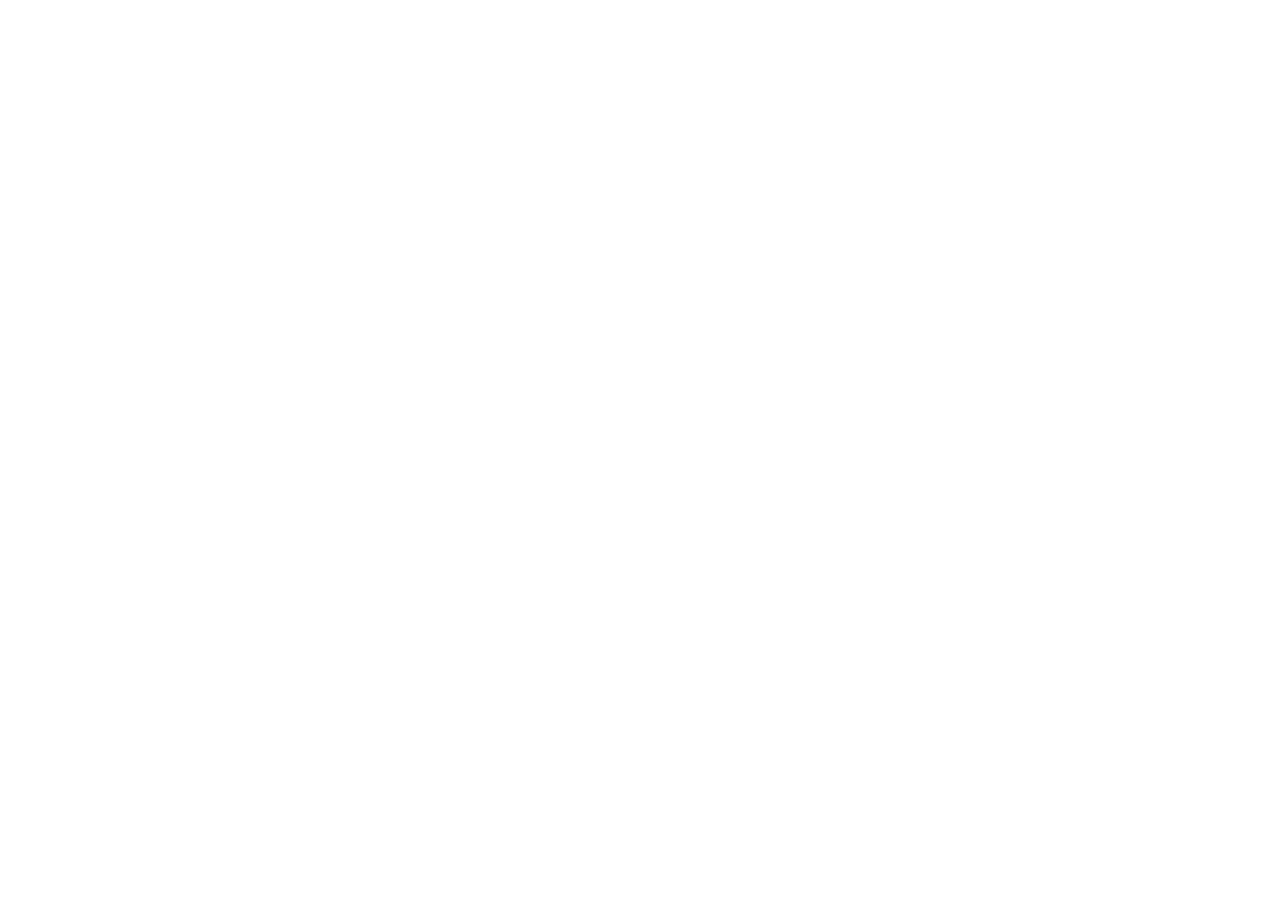
==== frontend/login.html @ f44f74f9 "переформат" ====
<!DOCTYPE html>
<html lang="en">
<head>
    <meta charset="UTF-8">
    <meta name="viewport" content="width=device-width, initial-scale=1.0">
    <title>Окно знаний | Авторизация</title>
    <link href="./login-styles.css" rel="stylesheet">
    <script src="./scripts.js" defer></script>
</head>
<body>
    
</body>
</html>
---- frontend/login-styles.css ----
*,
::before,
::after {
  box-sizing: border-box;
}

:where(ul, ol):where([class]) {
  padding-left: 0;
}

body,
:where(blockquote, figure):where([class]) {
  margin: 0;
}

:where(
  h1,
  h2,
  h3,
  h4,
  h5,
  h6,
  p,
  ul,
  ol,
  dl
):where([class]) {
  margin-block: 0;
}

:where(dd[class]) {
  margin-left: 0;
}

:where(fieldset[class]) {
  margin-left: 0;
  padding: 0;
  border: none;
}

:where(ul[class]) {
  list-style: none;
}

:where(address[class]) {
  font-style: normal;
}

 p {
  --paragraphMarginBottom: 24px;

  margin-block: 0;
}

p:where(:not([class]):not(:last-child)) {
  margin-bottom: var(--paragraphMarginBottom);
}

img,
video {
  display: block;
  max-width: 100%;
  height: auto;
}

input,
textarea,
select,
button {
  font: inherit;
}

html {
  height: 100%;
  scrollbar-gutter: stable;
}

html,
:has(:target) {
  scroll-behavior: smooth;
}

body {
  min-height: 100%;
  line-height: 1.5;
}

a:where([class]) {
  display: inline-flex;
}


button,
label {
  cursor: pointer;
}

[fill] { fill: currentColor }
[stroke] { stroke: currentColor }

svg * {
  transition-property: fill, stroke;
}

:where(table) {
  border-collapse: collapse;
  border-color: currentColor;
}

@media (prefers-reduced-motion: reduce) {
  *,
  ::before,
  ::after {
    animation-duration: 0.01ms !important;
    animation-iteration-count: 1 !important;
    transition-duration: 0.01ms !important;
    scroll-behavior: auto !important;
  }
}
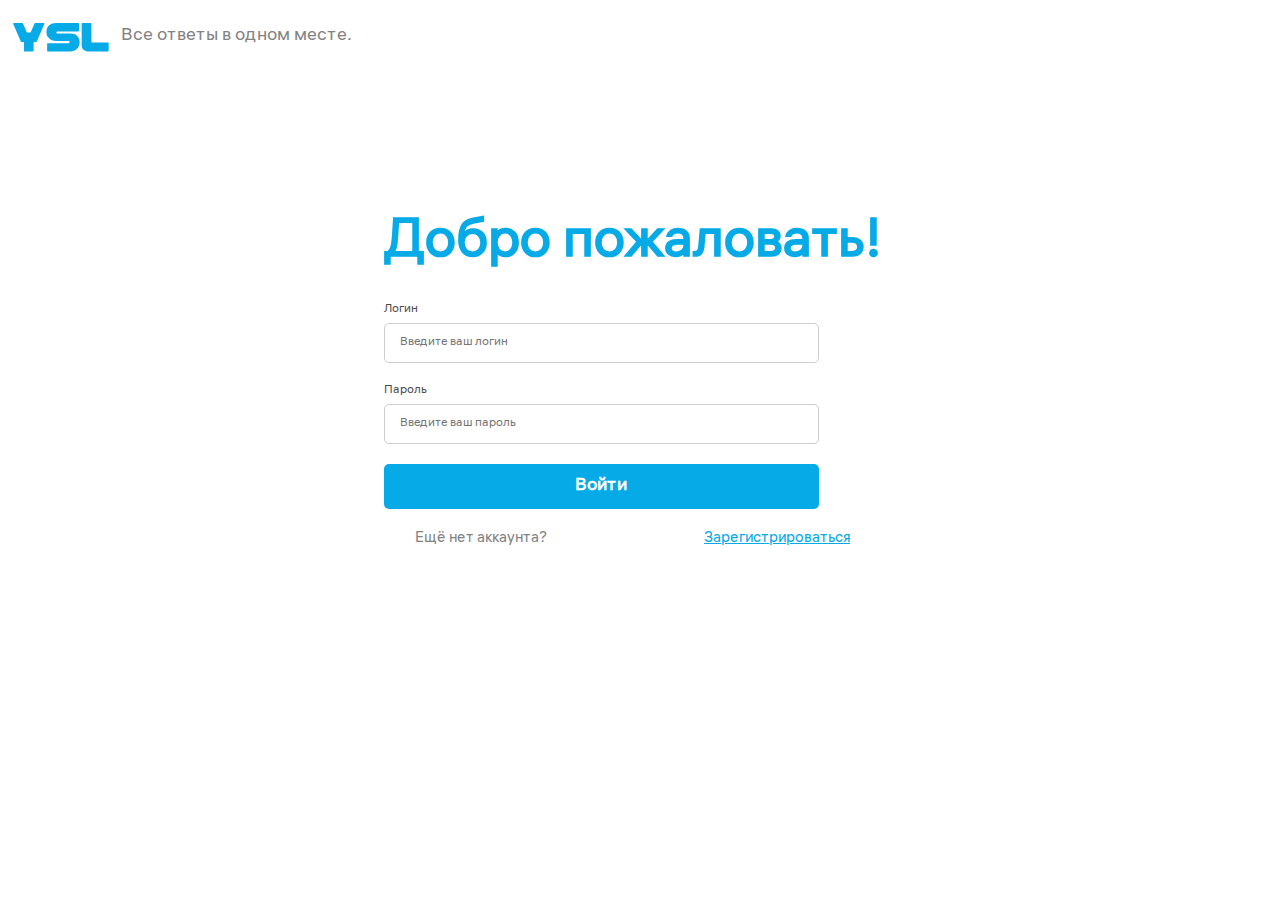
==== commit 77383a83: "сделала страницы регистрации и авторизации" ====
--- a/frontend/login.html
+++ b/frontend/login.html
@@ -4,10 +4,32 @@
     <meta charset="UTF-8">
     <meta name="viewport" content="width=device-width, initial-scale=1.0">
     <title>Окно знаний | Авторизация</title>
-    <link href="./login-styles.css" rel="stylesheet">
+    <link href="./styles.css" rel="stylesheet">
+    <link rel="shortcut icon" href="./icons/YSL.svg" type="image/x-icon">
     <script src="./scripts.js" defer></script>
 </head>
 <body>
+    <header class="header">
+        <img src="./icons/YSL-logo.svg" alt="" class="header-logo">
+        <p class="header-slogan">Все ответы в одном месте.</p>
+    </header>
+    <main class="main-login">
+        <div class="modal">
+            <h1 class="welcome">Добро пожаловать!</h1>
+            <form action="" class="form-login" method="post" id="loginForm">
+                <p class="form-paragraph">Логин</p>
+                <input type="text" id="login" placeholder="Введите ваш логин" class="form-styles" required>
+                <p class="form-paragraph">Пароль</p>
+                <input type="password" id="password" placeholder="Введите ваш пароль" class="form-styles" required>
+                <button type="submit" class="button-login">Войти</button>
+                <div id="errorMessage" class="error"></div>
+            </form>
+        </div>
+        <div class="without-account">
+            <div class="question">Ещё нет аккаунта?</div>
+            <a href="./registration.html" class="go-registration">Зарегистрироваться</a>
+        </div>
+    </main>
     
 </body>
 </html>--- a/frontend/styles.css
+++ b/frontend/styles.css
@@ -0,0 +1,291 @@
+ @font-face{
+  font-family: 'ALSHauss';
+  src: url(./fonts/ALSHauss-Regular.ttf);
+  font-style: normal;
+  font-display: swap;
+ }
+
+
+ *,
+ ::before,
+ ::after {
+   box-sizing: border-box;
+ }
+ 
+ :where(ul, ol):where([class]) {
+   padding-left: 0;
+ }
+ 
+ body,
+ :where(blockquote, figure):where([class]) {
+   margin: 0;
+ }
+ 
+ :where(
+   h1,
+   h2,
+   h3,
+   h4,
+   h5,
+   h6,
+   p,
+   ul,
+   ol,
+   dl
+ ):where([class]) {
+   margin-block: 0;
+ }
+ 
+ :where(dd[class]) {
+   margin-left: 0;
+ }
+ 
+ :where(fieldset[class]) {
+   margin-left: 0;
+   padding: 0;
+   border: none;
+ }
+ 
+ :where(ul[class]) {
+   list-style: none;
+ }
+ 
+ :where(address[class]) {
+   font-style: normal;
+ }
+ 
+  p {
+   --paragraphMarginBottom: 24px;
+ 
+   margin-block: 0;
+ }
+ 
+ p:where(:not([class]):not(:last-child)) {
+   margin-bottom: var(--paragraphMarginBottom);
+ }
+ 
+ img,
+ video {
+   display: block;
+   max-width: 100%;
+   height: auto;
+ }
+ 
+ input,
+ textarea,
+ select,
+ button {
+   font: inherit;
+ }
+ 
+ html {
+   height: 100%;
+   scrollbar-gutter: stable;
+ }
+ 
+ html,
+ :has(:target) {
+   scroll-behavior: smooth;
+ }
+ 
+ body {
+   min-height: 100%;
+   line-height: 1.5;
+ }
+ 
+ a:where([class]) {
+   display: inline-flex;
+ }
+ 
+ 
+ button,
+ label {
+   cursor: pointer;
+ }
+ 
+ [fill] { fill: currentColor }
+ [stroke] { stroke: currentColor }
+ 
+ svg * {
+   transition-property: fill, stroke;
+ }
+ 
+ :where(table) {
+   border-collapse: collapse;
+   border-color: currentColor;
+ }
+ 
+ @media (prefers-reduced-motion: reduce) {
+   *,
+   ::before,
+   ::after {
+     animation-duration: 0.01ms !important;
+     animation-iteration-count: 1 !important;
+     transition-duration: 0.01ms !important;
+     scroll-behavior: auto !important;
+   }
+ }
+a{
+  text-decoration: none;
+}
+
+
+ :root{
+
+  /*colors*/
+
+  --color-grey-middle: #838383;
+  --color-grey-light: #CDCDCD;
+  --color-grey-text: #4D4D4D;
+  --color-white: #FFFFFF;
+  --color-main: #05AAE6;
+
+  --font-family-als: 'ALSHauss', Roboto-Regular;
+  --transition-duration: 0.3s;
+ }
+
+ body{
+  font-family: var(--font-family-als);
+ }
+
+ .header{
+  display: flex;
+  gap: 12px;
+  align-items: center;
+  height: 74px;
+ }
+
+ .header-logo{
+  width: 109px;
+  height: 54px;
+  padding-left: 1vw;
+ }
+
+ .header-slogan{
+  font-weight: 500;
+  font-size: 18px;
+  line-height: 22px;
+  color: var(--color-grey-middle);
+ }
+
+ /*login*/
+ 
+.main-login{
+  height: 100%;
+  display: flex;
+  flex-direction: column;
+  justify-content: center;
+  align-items: center;
+}
+
+.modal{
+  padding-top: 15vh;
+  text-align: center; 
+}
+
+.welcome{
+  font-weight: 700;
+  font-size: 55px;
+  line-height: 73px;
+  color: var(--color-main);
+  margin-bottom: 20px;
+}
+
+.form-paragraph{
+  color: var(--color-grey-text);
+  font-weight: 500;
+  font-size: 12px;
+  text-align: left; /* Выравнивание по левой границе */
+  line-height: 16px;
+  margin-bottom: 5px;
+
+}
+
+.form-styles{
+  font-size: 12px;
+  line-height: 16px;
+  color: var(--color-grey-light);
+  border: 1px solid var(--color-grey-light);
+  border-radius: 5px;
+  width: 34vw;
+  height: 40px;
+  padding-left: 15px;
+  display: block; /* Каждый элемент на новой строке */
+  text-align: left; /* Выравнивание по левой границе */
+  margin-bottom: 20px;
+}
+
+.button-login{
+  width: 34vw;
+  height: 45px;
+  background-color: var(--color-main);
+  color:var(--color-white);
+  border: none;
+  border-radius: 5px;
+  font-weight: 700;
+  font-size: 18px;
+  line-height: 24px;
+  color: var(--color-white);
+  display: block; /* Каждый элемент на новой строке */
+  text-align: center; /* Выравнивание по центру */
+  margin-top: 20px; /
+}
+
+.without-account{
+  font-size: 15px;
+  line-height: 20px;
+  display: flex;
+  justify-content: space-between;
+  width: 34vw;
+  margin-top: 20px;
+}
+
+.question{
+  color:var(--color-grey-middle);
+  font-weight: 400;
+}
+
+.go-registration{
+  font-weight: 500;
+  text-decoration: underline;
+  color: var(--color-main);
+}
+
+/*registration*/
+
+.main-registration{
+  height: 100%;
+  display: flex;
+  flex-direction: column;
+  justify-content: center;
+  align-items: center;
+
+}
+
+.registration{
+  font-weight: 700;
+  font-size: 55px;
+  line-height: 73px;
+  color: var(--color-main);
+  margin-bottom: 20px;
+}
+
+.back-login {
+  font-weight: 400;
+  font-size: 18px;
+  line-height: 24px;
+  color: var(--color-grey-middle);
+  display: inline-flex; /* Используем flexbox для выравнивания */
+  align-items: center; /* Выравниваем элементы по вертикали */
+}
+
+.back-login::before {
+  content: "";
+  width: 5px;
+  height: 10px;
+  margin-right: 9px;
+  background-image: url(./icons/arrow.svg);
+  background-size: cover;
+  display: inline-block; /* Делаем псевдоэлемент блочным */
+  vertical-align: middle; /* Выравниваем по вертикали */
+}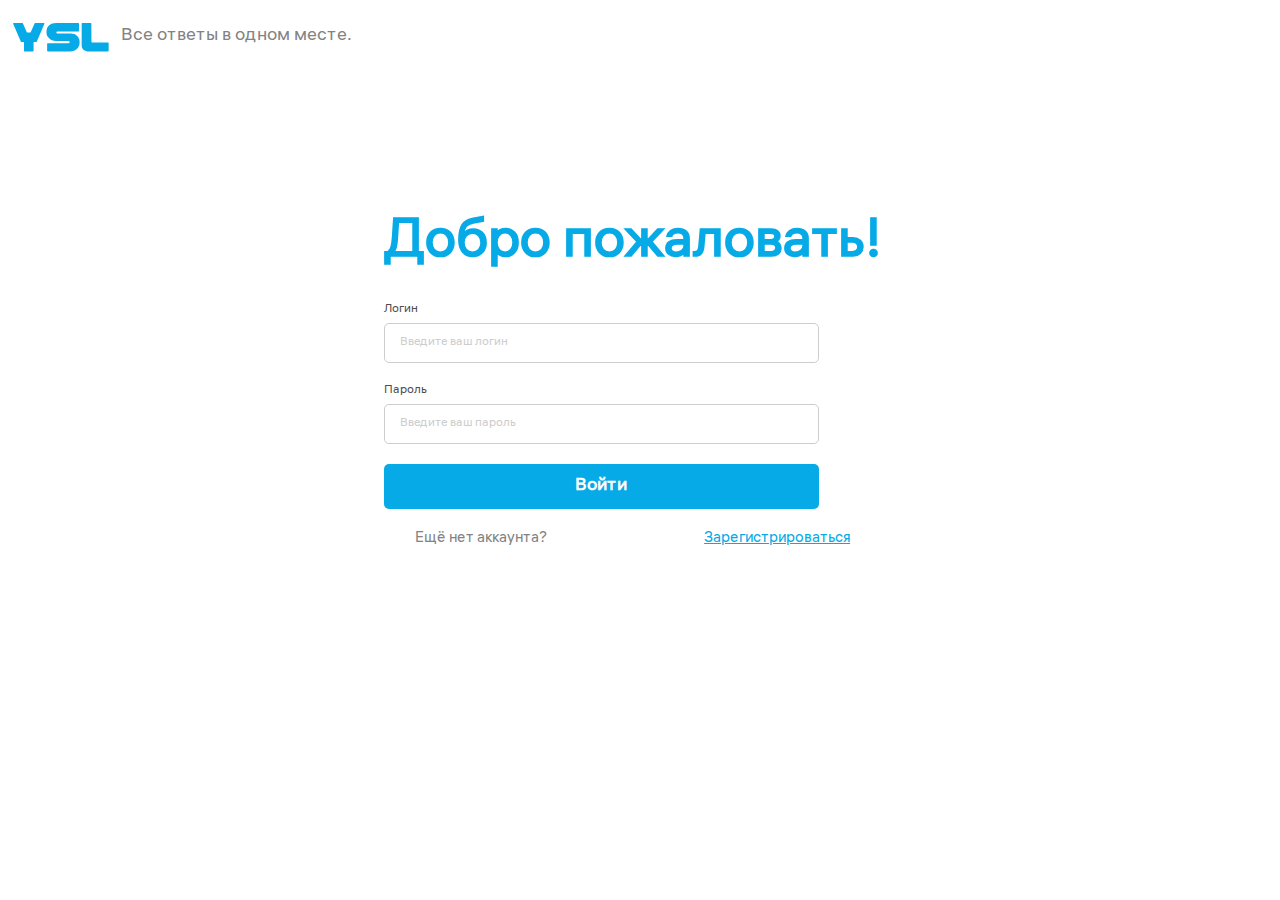
==== commit 1f8e27a7: "создала страницы для авторизации" ====
--- a/frontend/login.html
+++ b/frontend/login.html
@@ -6,7 +6,7 @@
     <title>Окно знаний | Авторизация</title>
     <link href="./styles.css" rel="stylesheet">
     <link rel="shortcut icon" href="./icons/YSL.svg" type="image/x-icon">
-    <script src="./scripts.js" defer></script>
+    <script src="./scripts-login.js" defer></script>
 </head>
 <body>
     <header class="header">
@@ -29,6 +29,7 @@
             <div class="question">Ещё нет аккаунта?</div>
             <a href="./registration.html" class="go-registration">Зарегистрироваться</a>
         </div>
+        <div id="errorMessage" class="error"></div>
     </main>
     
 </body>
--- a/frontend/styles.css
+++ b/frontend/styles.css
@@ -128,6 +128,10 @@
 a{
   text-decoration: none;
 }
+input{
+  border: none;
+  background-color:#FFFFFF;
+}
 
 
  :root{
@@ -139,6 +143,9 @@
   --color-grey-text: #4D4D4D;
   --color-white: #FFFFFF;
   --color-main: #05AAE6;
+  --color-background-grey: #F7F7F7;
+  --color-border: #BEBEBE;
+  --color-border-light: #D7D7D7;
 
   --font-family-als: 'ALSHauss', Roboto-Regular;
   --transition-duration: 0.3s;
@@ -288,4 +295,498 @@
   background-size: cover;
   display: inline-block; /* Делаем псевдоэлемент блочным */
   vertical-align: middle; /* Выравниваем по вертикали */
+}
+
+
+.major-page{
+  display: flex;  /* Используем flexbox для выравнивания секций */
+  height: 100vh;  /* Задаем общий размер для контейнера */
+}
+
+.settings {
+  padding: 1.5vw;
+  padding-top: 6vw;
+  width: 60vw;
+  position: relative;
+  background-color: var(--color-background-grey);
+  border-right: 1px solid var(--color-border);
+  min-height: 100vh;
+  overflow-y: auto;
+}
+
+.base-of-knowledge {
+  width: 100%;
+}
+
+.custom {
+  width: 100%;
+}
+
+.major-title{
+  color: var(--color-grey-text);
+  font-weight: 700;
+  font-size: 30px;
+  line-height: 40px;
+  /* padding: 40px 0 0 30px; */
+}
+
+.base-knowledge{
+  font-weight: 700;
+  font-size: 20px;
+  line-height: 27px;
+  margin-top: 1vw;
+  color: var(--color-main);
+}
+
+.base-description{
+  font-weight: 400;
+  font-size: 17px;
+  line-height: 23px;
+  /* padding-left: 30px; */
+  /* padding-right: 30px; */
+  margin-top: 1vw;
+  color: var(--color-grey-text);
+}
+
+.knowledge-base-form{
+  /* padding-left: 30px; */
+  margin-top: 1vw;
+  display: flex;
+  flex-direction: column;
+  align-items: flex-start;
+  width: 34vw;
+  gap: 1vw;
+}
+.base-form{
+  display: flex;
+  gap: 15px;
+}
+
+.input-group{
+  width: 32vw;
+  height: 40px;
+  border: 1px solid var(--color-border-light);
+  border-radius: 5px;
+  background-color: var(--color-white);
+  padding-top: 5px;
+  padding-left: 15px;
+}
+
+input::placeholder{
+  color: var(--color-grey-light);
+  font-size: 12px;
+  line-height: 16px;
+}
+
+.base-submit{
+  background-image: url(./icons/submit.svg);
+  width: 15px;
+  height: 15px;
+  border: none;
+  background-color: transparent;
+  margin-top: 13px;
+  background-repeat: no-repeat;
+}
+
+.name-custom{
+  margin-top: 1vw;
+}
+
+.description-custom{
+  margin-top: 1vw;
+}
+
+.custom-title{
+  font-weight: 500;
+  font-size: 12px;
+  line-height: 16px;
+  color: var(--color-grey-middle);
+  margin-bottom: 4px;
+}
+
+
+textarea{
+  border: 1px solid var(--color-border-light);
+  padding-top: 14px;
+  padding-left: 15px;
+  resize: vertical;
+  width: 33vw;
+  border-radius: 5px;
+}
+
+textarea::placeholder{
+  font-size: 12px;
+  line-height: 16px;
+  color: var(--color-grey-light);
+}
+
+.submit-button {
+    width: 100%;
+    height: 45px;
+    background-color: var(--color-main);
+    color: var(--color-white);
+    border: none;
+    border-radius: 5px;
+    font-weight: 700;
+    font-size: 18px;
+    line-height: 24px;
+    color: var(--color-white);
+    margin-top: 20px; 
+}
+
+
+.major-view-buttons{
+  display: flex;
+  justify-content: space-between;
+  /* padding-left: 30px; */
+  /* padding-right: 30px; */
+  margin-top: 1vw;
+}
+
+.major-save{
+  background-color: var(--color-main);
+  border: none;
+  border-radius: 5px;
+  width: 11vw;
+  height: 40px;
+  color:var(--color-white);
+  font-weight: 700;
+  font-size: 18px;
+  line-height: 24px;
+  display: inline-flex;
+  align-items: center; 
+  padding-left: 15px;
+  box-shadow: 0px 2px 2px 0px rgba(0, 0, 0, 0.25)
+}
+
+.major-save::before{
+  content: "";
+  width: 20px;
+  height: 20px;
+  margin-right: 12px;
+  background-image: url(./icons/save.svg);
+  background-size: cover;
+  display: inline-block; 
+  vertical-align: middle; 
+}
+
+.major-export{
+  background-color: var(--color-white);
+  border: none;
+  border-radius: 5px;
+  width: 11vw;
+  height: 40px;
+  color:var(--color-grey-text);
+  font-weight: 700;
+  font-size: 18px;
+  line-height: 24px;
+  align-items: center; 
+  text-align: center;
+  box-shadow: 0px 2px 2px 0px rgba(0, 0, 0, 0.25)
+}
+
+.major-export::before{
+  content: "";
+  width: 28px;
+  height: 18px;
+  margin-right: 5px;
+  background-image: url(./icons/export.svg);
+  background-size: cover;
+  display: inline-block; 
+  vertical-align: middle; 
+}
+
+.header-major{
+  display: flex;
+  justify-content: space-between;
+  position: fixed;
+  z-index: 100;
+  background-color: var(--color-white);
+  border-bottom: 1px solid var(--color-border);
+  width: 100%;
+  /* height: 4vw; */
+  height: auto;
+}
+
+.left-elements {
+  display: flex;
+  gap: 12px;
+  align-items: center;
+  height: 74px;
+}
+
+.right-elements{
+  display: flex;
+  gap: 62px;
+  align-items: center;
+  height: 74px;
+  font-weight: 400;
+  font-size: 18px;
+  line-height: 24px;
+  color:var(--color-grey-middle);
+  padding-right: 30px;
+}
+
+.go-away{
+  color: var(--color-grey-middle);
+  display: inline-flex;
+  align-items: center;
+}
+
+.go-away::after{
+  content: "";
+  width: 5px;
+  height: 10px;
+  margin-left: 10px;
+  background-image: url(./icons/arrow-other.svg);
+  background-size: cover;
+  display: inline-block; 
+  vertical-align: middle; 
+
+}
+
+.logo-custom{
+  margin-top: 1vw;
+}
+
+
+.logo-form{
+  display: flex;
+  gap: 22px;
+  margin-top: 5px;
+}
+
+.img-example{
+  width: 60px;
+  height: 60px;
+  border-radius: 50%;
+}
+
+.custom-logo{
+  width: 27.5vw;
+  height: 40px;
+}
+
+.font-custom{
+  margin-top: 1vw;
+}
+
+textarea{
+  width: 34vw;
+  max-height: 8vw;
+  min-height: 3vw;
+  background-color: var(--color-white);
+}
+
+.input-custom{
+  width: 30vw;
+}
+
+.color-custom{
+  display: grid;
+  grid-template-columns: repeat(2, 15vw);
+  grid-template-rows: repeat(2, 61px);
+  gap: 32px;
+  padding-left: 7vw;
+  margin-top: 20px;
+}
+
+.color-custom-input{
+  width: 40px;
+  height: 40px;
+  border: 1px solid var(--color-border-light);
+  border-radius: 5px;
+}
+
+/* viewport */
+.viewport {
+  padding: 1.5vw;
+  padding-top: 6vw;
+  width: 100%;
+  position: relative;
+  height: 100vh; /* Фиксируем высоту секции */
+  overflow: hidden; /* Блокируем прокрутку */
+}
+
+
+/* dialog-header */
+
+.window-view{
+  width: 100%;
+  height: 60vh;
+  background-color: #1C1F4A;
+  /* margin-left: 20px; */
+  margin-top: 2vw;
+  border-radius: 20px;
+  position: relative;
+  border: 1px solid var(--color-border-light);
+  overflow: hidden;
+}
+
+.header-window {
+  padding: 1vw 2vw;
+  font-weight: 700;
+  font-size: 18px;
+  line-height: 24px;
+  color: var(--color-white);
+  width: 100%;
+  background-color: var(--color-main);
+  height: auto;
+  border-radius: 20px 20px 0 0;
+}
+
+/* input */
+
+.window-ask{
+  padding: 1vw 2vw;
+  width: 100%;
+  height: auto;
+  background-color: var(--color-white);
+  position: absolute;
+  bottom: 0;
+  left: 0;
+  right: 0;
+  display: flex;
+}
+
+.input-message{
+  width: 100%;
+}
+
+.input-message::placeholder{
+  font-size: 18px;
+}
+
+input:focus{
+  outline: none;
+}
+
+.color-custom-form{
+  display: flex;
+  gap: 10px;
+}
+
+.form-flex{
+  display: flex;
+  gap: 10px;
+}
+
+/* dialog */
+
+#dialog {
+  width: 58vw;
+  height: 50vh;
+  display: flex;
+  flex-direction: column;
+  color: white;
+  overflow-y: auto; /* Включаем вертикальную прокрутку */
+  padding: 1vw;
+  gap: 1vw;
+  padding-bottom: 3vw;
+}
+
+#dialog::-webkit-scrollbar {
+  width: 8px; /* Ширина полосы прокрутки для Webkit-браузеров */
+}
+
+#dialog::-webkit-scrollbar-thumb {
+  background-color: var(--color-grey-middle); /* Цвет полосы */
+  border-radius: 5px; /* Закругленные края */
+}
+
+#dialog::-webkit-scrollbar-track {
+  background-color: var(--color-background-grey); /* Цвет фона полосы */
+}
+
+#send-btn {
+  padding: 5px 10px;
+  background-color: var(--color-main);
+  color: white;
+  border: none;
+  border-radius: 10px;
+  cursor: pointer;
+}
+
+#send-btn:hover {
+  background-color: #0056b3;
+}
+
+/* Стиль сообщений */
+.bot-message, .user-message {
+  max-width: 70%;
+  padding: 10px;
+  border-radius: 10px;
+  /* margin: 0.8vw 1vw; */
+  line-height: 1.5;
+  font-size: 16px;
+}
+
+/* Сообщения бота */
+.bot-message {
+  background-color: var(--color-grey-light);
+  color: var(--color-grey-text);
+  text-align: left;
+  margin-right: auto; /* Прижимается к левой стороне */
+  border: 1px solid var(--color-border);
+}
+
+/* Сообщения пользователя */
+.user-message {
+  background-color: var(--color-main);
+  color: var(--color-white);
+  text-align: right;
+  margin-left: auto; /* Прижимается к правой стороне */
+  border: 1px solid var(--color-border);
+}
+
+
+
+#documentForm div {
+  position: relative;
+  z-index: 10;
+}
+
+#documentForm input[type=file] {
+  width: 0.1px;
+  height: 0.1px;
+  opacity: 0;
+  position: absolute;
+  z-index: -10;
+}
+
+.custom-file-upload {
+  color: var(--color-white);
+  border: 1px solid var(--color-border-light);
+  border-radius: 5px;
+  font-size: 12px;
+  background-color: var(--color-main);
+  cursor: pointer;
+  padding: 5px 5px;
+}
+
+
+#customLogo div {
+  position: relative;
+  z-index: 10;
+}
+
+#customLogo input[type=file] {
+  width: 0.1px;
+  height: 0.1px;
+  opacity: 0;
+  position: absolute;
+  z-index: -10;
+}
+
+#customFont div {
+  position: relative;
+  z-index: 10;
+}
+
+#customFont input[type=file] {
+  width: 0.1px;
+  height: 0.1px;
+  opacity: 0;
+  position: absolute;
+  z-index: -10;
 }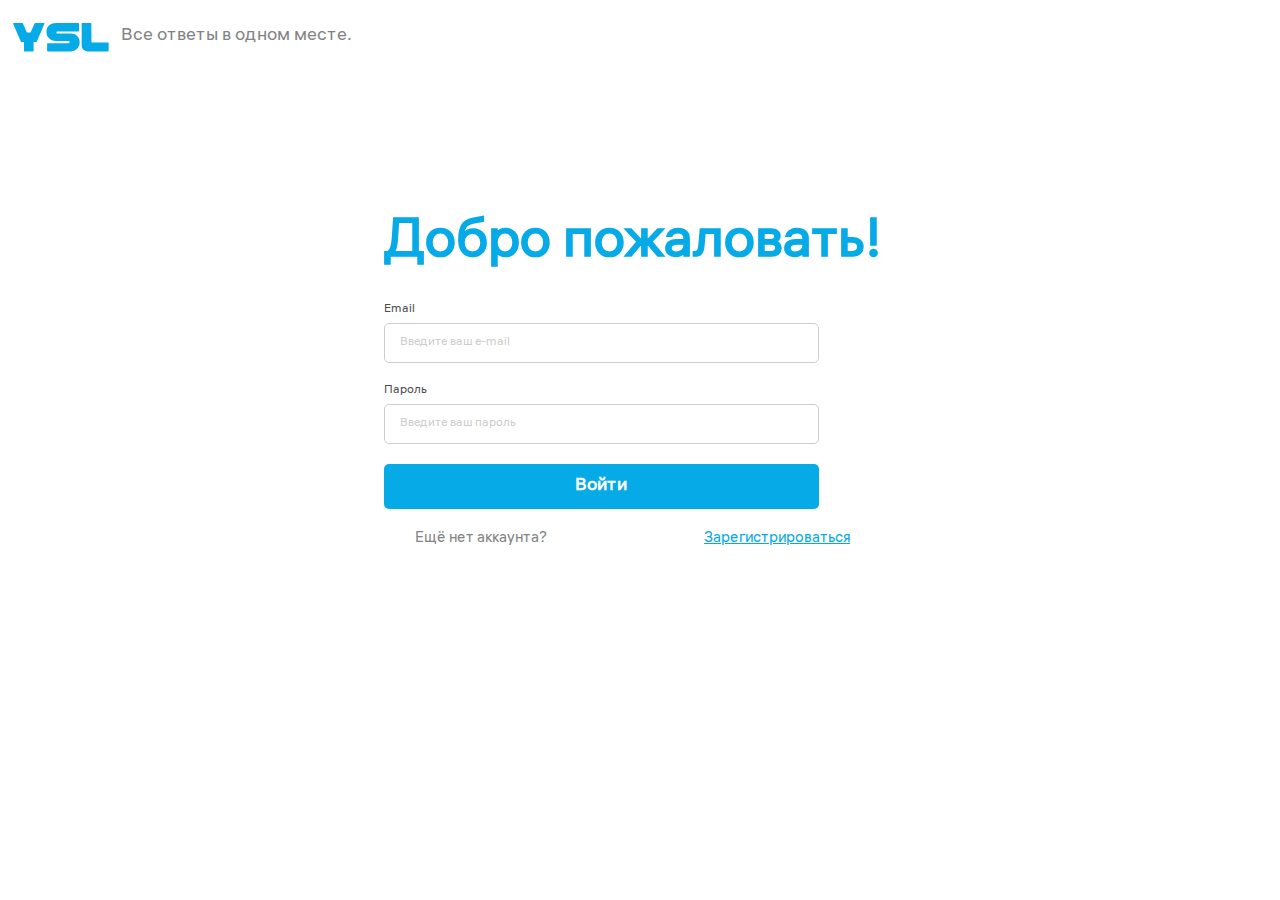
==== commit 0653440b: "FRONTEND E6IdPb PORABOTAL" ====
--- a/frontend/login.html
+++ b/frontend/login.html
@@ -6,6 +6,7 @@
     <title>Окно знаний | Авторизация</title>
     <link href="./styles.css" rel="stylesheet">
     <link rel="shortcut icon" href="./icons/YSL.svg" type="image/x-icon">
+    <script src="./token.js" defer></script>
     <script src="./scripts-login.js" defer></script>
 </head>
 <body>
@@ -17,8 +18,8 @@
         <div class="modal">
             <h1 class="welcome">Добро пожаловать!</h1>
             <form action="" class="form-login" method="post" id="loginForm">
-                <p class="form-paragraph">Логин</p>
-                <input type="text" id="login" placeholder="Введите ваш логин" class="form-styles" required>
+                <p class="form-paragraph">Email</p>
+                <input type="email" id="email" placeholder="Введите ваш e-mail" class="form-styles" required>
                 <p class="form-paragraph">Пароль</p>
                 <input type="password" id="password" placeholder="Введите ваш пароль" class="form-styles" required>
                 <button type="submit" class="button-login">Войти</button>
@@ -31,6 +32,5 @@
         </div>
         <div id="errorMessage" class="error"></div>
     </main>
-    
 </body>
-</html>+</html>
--- a/frontend/styles.css
+++ b/frontend/styles.css
@@ -641,7 +641,7 @@
   padding: 1vw 2vw;
   width: 100%;
   height: auto;
-  background-color: var(--color-white);
+  background-color: var(--color-white) !important;
   position: absolute;
   bottom: 0;
   left: 0;
@@ -651,6 +651,7 @@
 
 .input-message{
   width: 100%;
+  background-color: var(--color-white) !important;
 }
 
 .input-message::placeholder{
@@ -789,4 +790,37 @@
   opacity: 0;
   position: absolute;
   z-index: -10;
-}+}
+
+.llms{
+  margin-top: 20px;
+
+}
+
+.form-llm{
+  margin-top: 5px;
+}
+
+.llm-select{
+  border: 1px solid var(--color-border-light);
+  border-radius: 5px;
+  color: var(--color-grey-text);
+}
+
+.create-assistant-btn {
+  position: fixed;
+  left: 20px;
+  bottom: 20px;
+  background-color: #0072C9;
+  color: white;
+  padding: 10px 20px;
+  font-size: 16px;
+  border: none;
+  border-radius: 5px;
+  cursor: pointer;
+  z-index: 1000;
+}
+
+.create-assistant-btn:hover {
+  background-color: #005A8A;
+}
